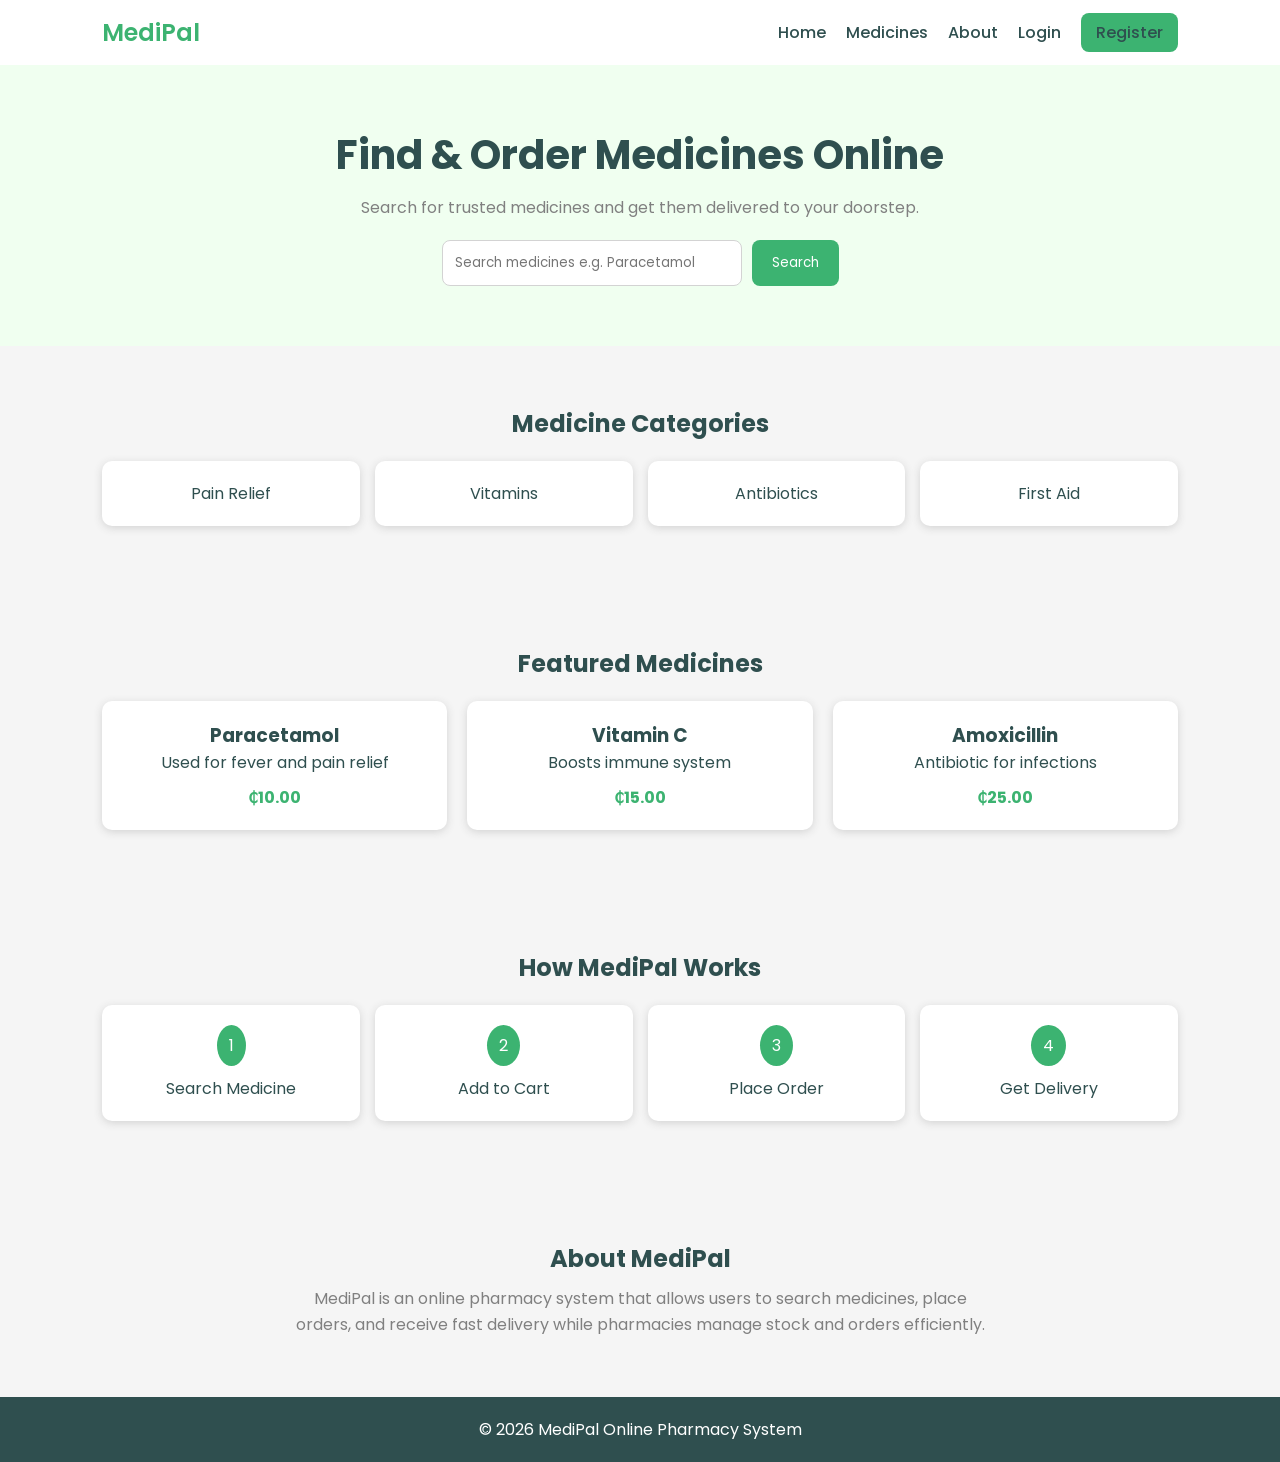
==== Index.html @ 190cefc2 "Under new Project" ====
<!DOCTYPE html>
<html lang="en">
<head>
    <meta charset="UTF-8">
    <meta name="viewport" content="width=device-width, initial-scale=1.0">
    <title>MediPal | Online Pharmacy</title>
    <link rel="stylesheet" href="Home.css">
</head>
<body>

<!-- ================= NAVBAR ================= -->
<nav class="navbar">

    <div class="logo">MediPal</div>

    <ul class="nav-links">
        <li><a href="#">Home</a></li>
        <li><a href="#categories">Medicines</a></li>
        <li><a href="#about">About</a></li>
        <li><a href="login.html">Login</a></li>
        <li><a href="register.html" class="btn-register">Register</a></li>
    </ul>

</nav>

<!-- ================= SEARCH HERO ================= -->
<section class="search-section">

    <h1>Find & Order Medicines Online</h1>

    <p>Search for trusted medicines and get them delivered to your doorstep.</p>

    <div class="search-box">

        <input type="text" placeholder="Search medicines e.g. Paracetamol">

        <button>Search</button>

    </div>

</section>

<!-- ================= CATEGORIES ================= -->
<section id="categories" class="categories">

    <h2>Medicine Categories</h2>

    <div class="category-grid">

        <div class="card">Pain Relief</div>
        <div class="card">Vitamins</div>
        <div class="card">Antibiotics</div>
        <div class="card">First Aid</div>

    </div>

</section>

<!-- ================= FEATURED ================= -->
<section class="featured">

    <h2>Featured Medicines</h2>

    <div class="medicine-grid">

        <div class="medicine-card">
            <h3>Paracetamol</h3>
            <p>Used for fever and pain relief</p>
            <span>₵10.00</span>
        </div>

        <div class="medicine-card">
            <h3>Vitamin C</h3>
            <p>Boosts immune system</p>
            <span>₵15.00</span>
        </div>

        <div class="medicine-card">
            <h3>Amoxicillin</h3>
            <p>Antibiotic for infections</p>
            <span>₵25.00</span>
        </div>

    </div>

</section>

<!-- ================= HOW IT WORKS ================= -->
<section class="steps">

    <h2>How MediPal Works</h2>

    <div class="step-grid">

        <div class="step">
            <span>1</span>
            <p>Search Medicine</p>
        </div>

        <div class="step">
            <span>2</span>
            <p>Add to Cart</p>
        </div>

        <div class="step">
            <span>3</span>
            <p>Place Order</p>
        </div>

        <div class="step">
            <span>4</span>
            <p>Get Delivery</p>
        </div>

    </div>

</section>

<!-- ================= ABOUT ================= -->
<section id="about" class="about">

    <h2>About MediPal</h2>

    <p>
        MediPal is an online pharmacy system that allows users to
        search medicines, place orders, and receive fast delivery
        while pharmacies manage stock and orders efficiently.
    </p>

</section>

<!-- ================= FOOTER ================= -->
<footer class="footer">

    <p>© 2026 MediPal Online Pharmacy System</p>

</footer>

</body>
</html>
---- Home.css ----
@import url('https://fonts.googleapis.com/css2?family=Poppins:wght@300;400;500;600;700&display=swap');

*{
    margin:0;
    padding:0;
    box-sizing:border-box;
    font-family:'Poppins', sans-serif;
}

*{
    margin:0;
    padding:0;
    box-sizing:border-box;
    font-family:'Poppins',sans-serif;
}

body{
    background:WhiteSmoke;
    color:DarkSlateGray;
}

.navbar{
    display:flex;
    justify-content:space-between;
    align-items:center;
    padding:15px 8%;
    background:white;
    box-shadow:0 2px 10px LightGray;
}

.logo{
    font-size:24px;
    font-weight:600;
    color:MediumSeaGreen;
}

.nav-links{
    display:flex;
    list-style:none;
    gap:20px;
}

.nav-links a{
    text-decoration:none;
    color:DarkSlateGray;
    font-weight:500;
}

.btn-register{
    background:MediumSeaGreen;
    color:white;
    padding:8px 15px;
    border-radius:8px;
}

.search-section{
    text-align:center;
    padding:60px 20px;
    background:HoneyDew;
}

.search-section h1{
    font-size:2.5rem;
    margin-bottom:10px;
}

.search-section p{
    color:Gray;
    margin-bottom:20px;
}

.search-box{
    display:flex;
    justify-content:center;
    gap:10px;
}

.search-box input{
    width:300px;
    padding:12px;
    border:1px solid LightGray;
    border-radius:8px;
}

.search-box button{
    padding:12px 20px;
    background:MediumSeaGreen;
    border:none;
    color:white;
    border-radius:8px;
    cursor:pointer;
}

.categories{
    padding:60px 8%;
    text-align:center;
}

.category-grid{
    display:grid;
    grid-template-columns:repeat(auto-fit,minmax(150px,1fr));
    gap:15px;
    margin-top:20px;
}

.card{
    background:white;
    padding:20px;
    border-radius:10px;
    box-shadow:0 2px 8px LightGray;
}

.featured{
    padding:60px 8%;
    text-align:center;
}

.medicine-grid{
    display:grid;
    grid-template-columns:repeat(auto-fit,minmax(200px,1fr));
    gap:20px;
    margin-top:20px;
}

.medicine-card{
    background:white;
    padding:20px;
    border-radius:10px;
    box-shadow:0 2px 8px LightGray;
}

.medicine-card span{
    display:block;
    margin-top:10px;
    font-weight:bold;
    color:MediumSeaGreen;
}

.steps{
    padding:60px 8%;
    text-align:center;
}

.step-grid{
    display:grid;
    grid-template-columns:repeat(auto-fit,minmax(150px,1fr));
    gap:15px;
    margin-top:20px;
}

.step{
    background:white;
    padding:20px;
    border-radius:10px;
    box-shadow:0 2px 8px LightGray;
}

.step span{
    background:MediumSeaGreen;
    color:white;
    padding:8px 12px;
    border-radius:50%;
    display:inline-block;
    margin-bottom:10px;
}

.about{
    padding:60px 8%;
    text-align:center;
}

.about p{
    max-width:700px;
    margin:auto;
    margin-top:10px;
    color:Gray;
    line-height:1.6;
}

.footer{
    text-align:center;
    padding:20px;
    background:DarkSlateGray;
    color:white;
}

@media(max-width:768px){

    .navbar{
        flex-direction:column;
        gap:10px;
    }

    .search-box{
        flex-direction:column;
        align-items:center;
    }

    .search-box input{
        width:90%;
    }
}
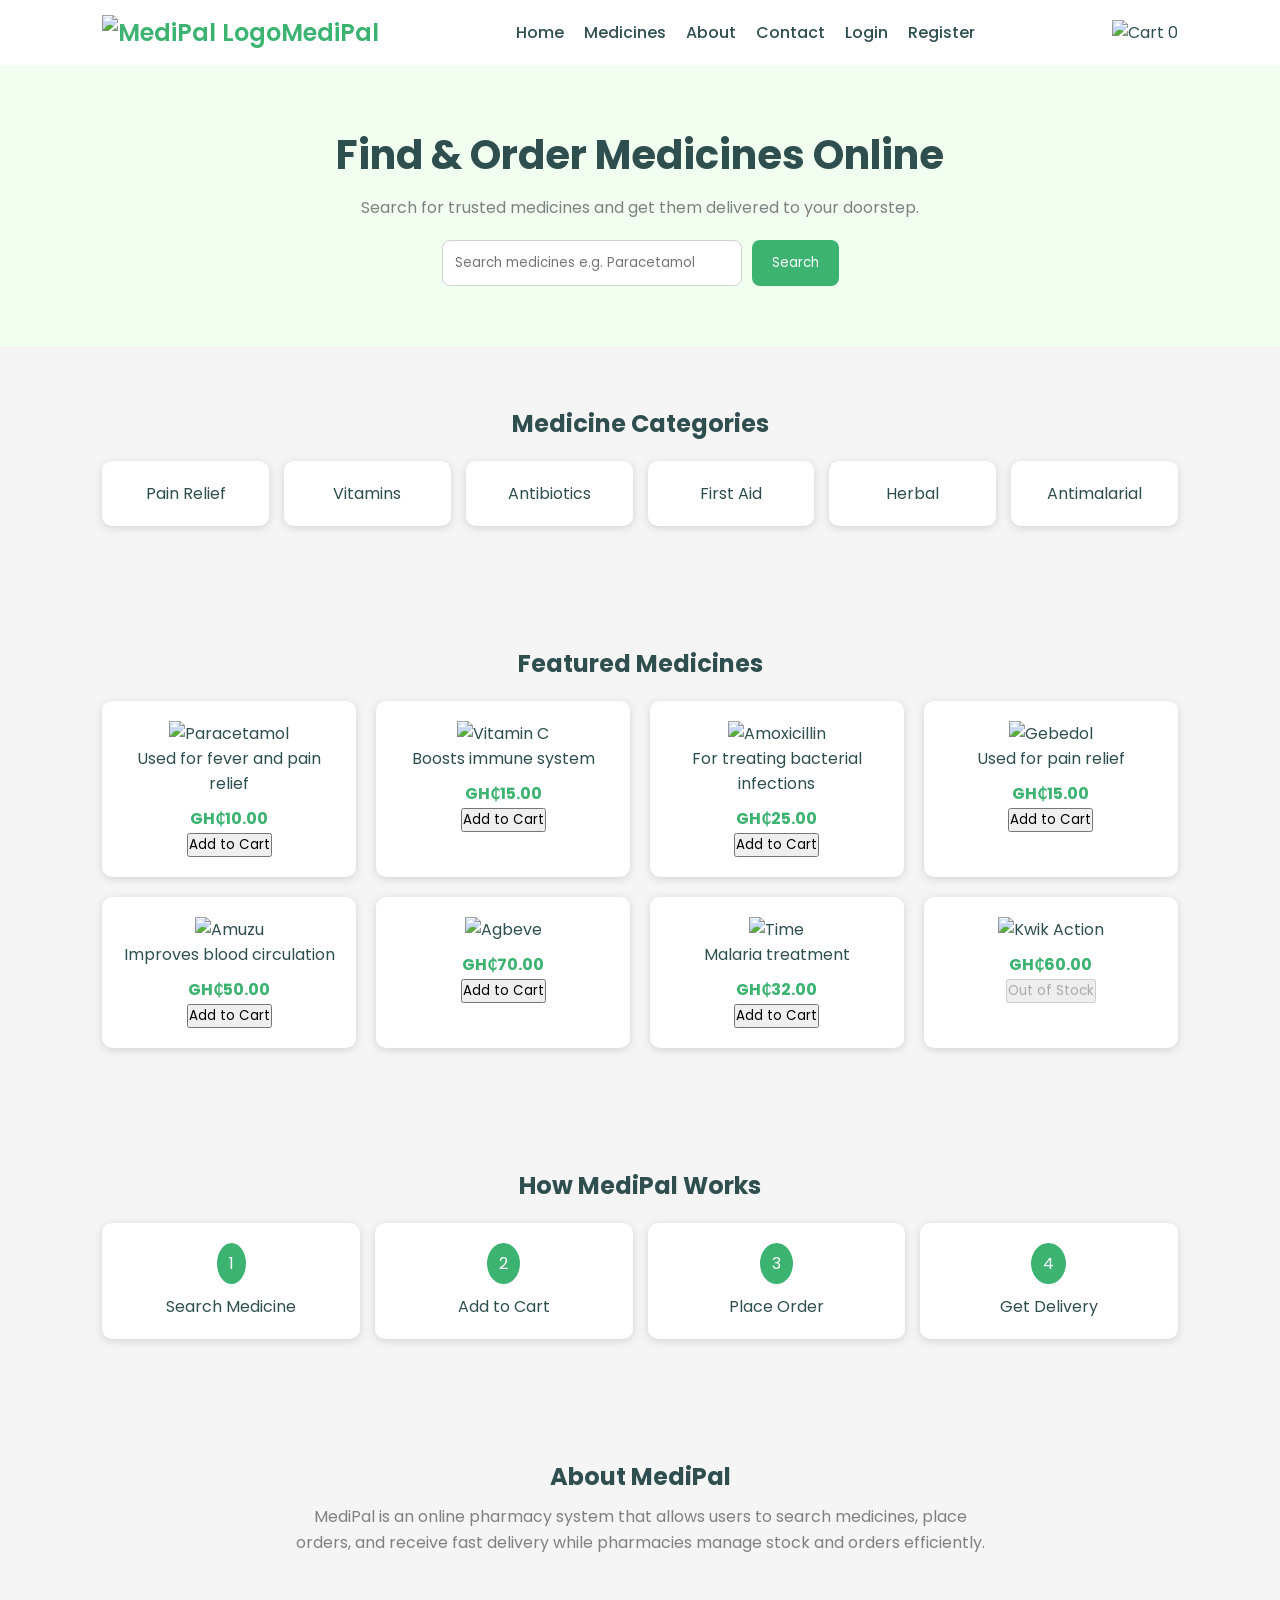
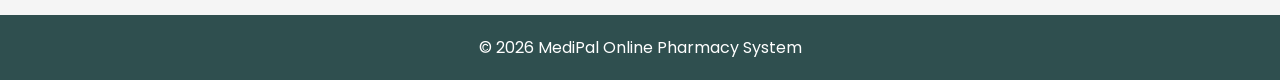
==== commit 034d94d7: "Added new sheets and modify some codes" ====
--- a/Index.html
+++ b/Index.html
@@ -4,137 +4,129 @@
     <meta charset="UTF-8">
     <meta name="viewport" content="width=device-width, initial-scale=1.0">
     <title>MediPal | Online Pharmacy</title>
+    <link rel="icon" href="C:\Users\King Theo\Downloads\logo.png" type="image/png">
     <link rel="stylesheet" href="Home.css">
 </head>
 <body>
 
 <!-- ================= NAVBAR ================= -->
 <nav class="navbar">
-
-    <div class="logo">MediPal</div>
-
+    <div class="logo">
+        <img class="medipal-logo" src="C:\Users\King Theo\Downloads\logo.png" 
+        alt="MediPal Logo">MediPal
+    </div>
     <ul class="nav-links">
-        <li><a href="#">Home</a></li>
-        <li><a href="#categories">Medicines</a></li>
-        <li><a href="#about">About</a></li>
-        <li><a href="login.html">Login</a></li>
-        <li><a href="register.html" class="btn-register">Register</a></li>
+        <li><a href="Index.html" class="active">Home</a></li>
+        <li><a href="Medicines.html">Medicines</a></li>
+        <li><a href="About.html">About</a></li>
+        <li><a href="Contact.html">Contact</a></li>
+        <li><a href="Login.html">Login</a></li>
+        <li><a href="Register.html">Register</a></li>
     </ul>
-
+    <div class="cart-icon">
+        <img src="C:\Users\King Theo\Downloads\cart.png" alt="Cart" >
+        <span class="cart-count" id="cartCount">0</span>
+    </div>
 </nav>
 
-<!-- ================= SEARCH HERO ================= -->
+<!-- ================= SEARCH SECTION ================= -->
 <section class="search-section">
-
     <h1>Find & Order Medicines Online</h1>
-
     <p>Search for trusted medicines and get them delivered to your doorstep.</p>
-
     <div class="search-box">
-
         <input type="text" placeholder="Search medicines e.g. Paracetamol">
-
         <button>Search</button>
-
     </div>
-
 </section>
 
 <!-- ================= CATEGORIES ================= -->
-<section id="categories" class="categories">
-
+<section class="categories">
     <h2>Medicine Categories</h2>
-
     <div class="category-grid">
-
         <div class="card">Pain Relief</div>
         <div class="card">Vitamins</div>
         <div class="card">Antibiotics</div>
         <div class="card">First Aid</div>
-
+        <div class="card">Herbal</div>
+        <div class="card">Antimalarial</div>
     </div>
-
 </section>
 
-<!-- ================= FEATURED ================= -->
+<!-- ================= FEATURED MEDICINES ================= -->
 <section class="featured">
-
     <h2>Featured Medicines</h2>
-
     <div class="medicine-grid">
-
         <div class="medicine-card">
-            <h3>Paracetamol</h3>
+            <img src="C:\Users\King Theo\Downloads\para.webp" alt="Paracetamol">
             <p>Used for fever and pain relief</p>
-            <span>₵10.00</span>
+            <span>GH₵10.00</span>
+            <button class="add-to-cart" data-id="1" data-name="Paracetamol" data-price="10">Add to Cart</button>
         </div>
-
         <div class="medicine-card">
-            <h3>Vitamin C</h3>
+            <img src="C:\Users\King Theo\Downloads\vitamin c.avif" alt="Vitamin C">
             <p>Boosts immune system</p>
-            <span>₵15.00</span>
+            <span>GH₵15.00</span>
+            <button class="add-to-cart" data-id="2" data-name="Vitamin C" data-price="15">Add to Cart</button>
         </div>
-
         <div class="medicine-card">
-            <h3>Amoxicillin</h3>
-            <p>Antibiotic for infections</p>
-            <span>₵25.00</span>
+            <img src="C:\Users\King Theo\Downloads\Amoxicillin.jpeg" alt="Amoxicillin">
+            <p>For treating bacterial infections</p>
+            <span>GH₵25.00</span>
+            <button class="add-to-cart" data-id="3" data-name="Amoxicillin" data-price="25">Add to Cart</button>
         </div>
-
+        <div class="medicine-card">
+            <img src="C:\Users\King Theo\Downloads\gebedol.jpg" alt="Gebedol">
+            <p>Used for pain relief</p>
+            <span>GH₵15.00</span>
+            <button class="add-to-cart" data-id="4" data-name="Gebedol" data-price="15">Add to Cart</button>
+        </div>
+        <div class="medicine-card">
+            <img src="C:\Users\King Theo\Downloads\amuzu.jpg" alt="Amuzu">
+            <p>Improves blood circulation</p>
+            <span>GH₵50.00</span>
+            <button class="add-to-cart" data-id="5" data-name="Amuzu" data-price="50">Add to Cart</button>
+        </div>
+        <div class="medicine-card">
+            <img src="C:\Users\King Theo\Downloads\agbeve.jpg" alt="Agbeve">
+            <span>GH₵70.00</span>
+            <button class="add-to-cart" data-id="6" data-name="Agbeve" data-price="70">Add to Cart</button>
+        </div>
+        <div class="medicine-card">
+            <img src="C:\Users\King Theo\Downloads\Time.jpg" alt="Time">
+            <p>Malaria treatment</p>
+            <span>GH₵32.00</span>
+            <button class="add-to-cart" data-id="7" data-name="Time" data-price="32">Add to Cart</button>
+        </div>
+        <div class="medicine-card">
+            <img src="C:\Users\King Theo\Downloads\kwik.jpg" alt="Kwik Action">
+            <span>GH₵60.00</span>
+            <button class="add-to-cart disabled" disabled data-id="8" data-name="Kwik Action" data-price="60">Out of Stock</button>
+        </div>
     </div>
-
 </section>
 
 <!-- ================= HOW IT WORKS ================= -->
 <section class="steps">
-
     <h2>How MediPal Works</h2>
-
     <div class="step-grid">
-
-        <div class="step">
-            <span>1</span>
-            <p>Search Medicine</p>
-        </div>
-
-        <div class="step">
-            <span>2</span>
-            <p>Add to Cart</p>
-        </div>
-
-        <div class="step">
-            <span>3</span>
-            <p>Place Order</p>
-        </div>
-
-        <div class="step">
-            <span>4</span>
-            <p>Get Delivery</p>
-        </div>
-
+        <div class="step"><span>1</span><p>Search Medicine</p></div>
+        <div class="step"><span>2</span><p>Add to Cart</p></div>
+        <div class="step"><span>3</span><p>Place Order</p></div>
+        <div class="step"><span>4</span><p>Get Delivery</p></div>
     </div>
-
 </section>
 
-<!-- ================= ABOUT ================= -->
-<section id="about" class="about">
-
+<!-- ================= ABOUT PREVIEW ================= -->
+<section class="about">
     <h2>About MediPal</h2>
-
-    <p>
-        MediPal is an online pharmacy system that allows users to
-        search medicines, place orders, and receive fast delivery
-        while pharmacies manage stock and orders efficiently.
-    </p>
-
+    <p>MediPal is an online pharmacy system that allows users to search medicines, place orders, and receive fast delivery while pharmacies manage stock and orders efficiently.</p>
 </section>
 
 <!-- ================= FOOTER ================= -->
 <footer class="footer">
-
-    <p>© 2026 MediPal Online Pharmacy System</p>
-
+    <p>&copy; 2026 MediPal Online Pharmacy System</p>
 </footer>
 
+<script src="js/main.js"></script>
 </body>
 </html>
